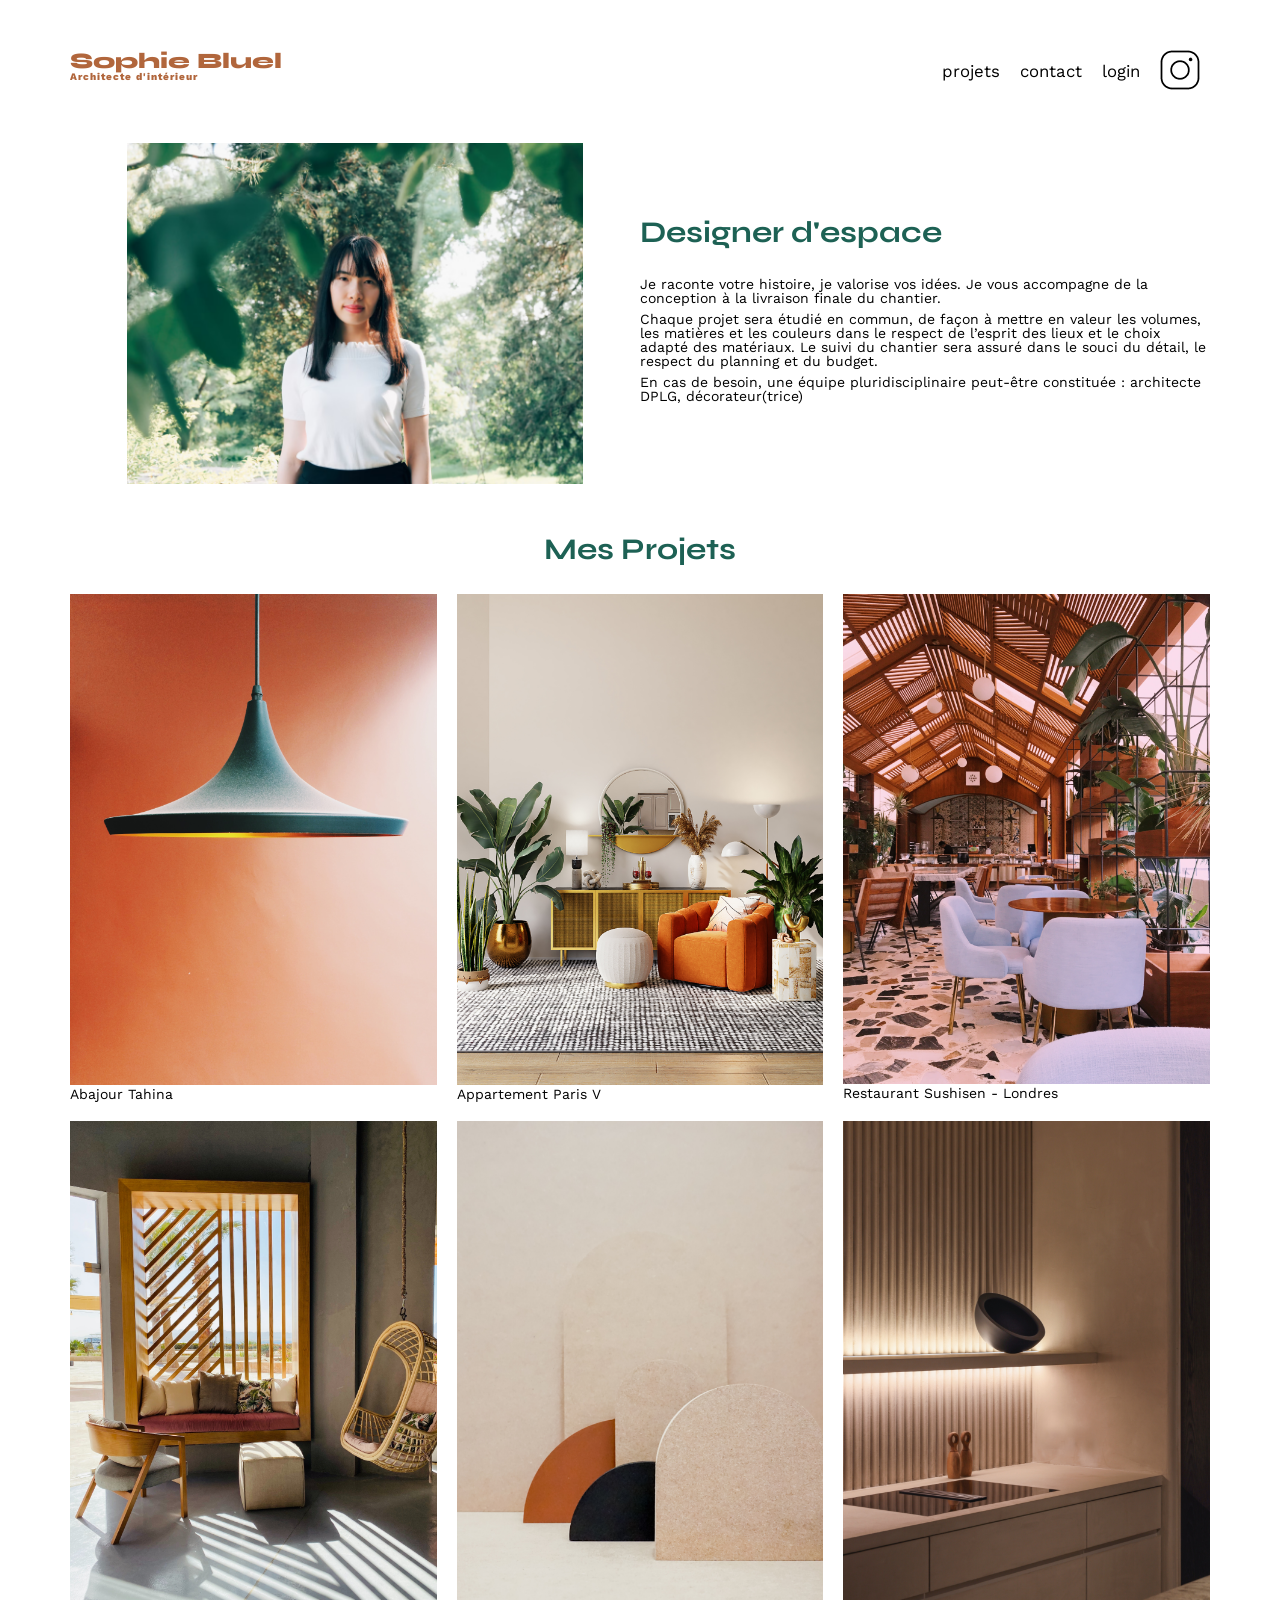
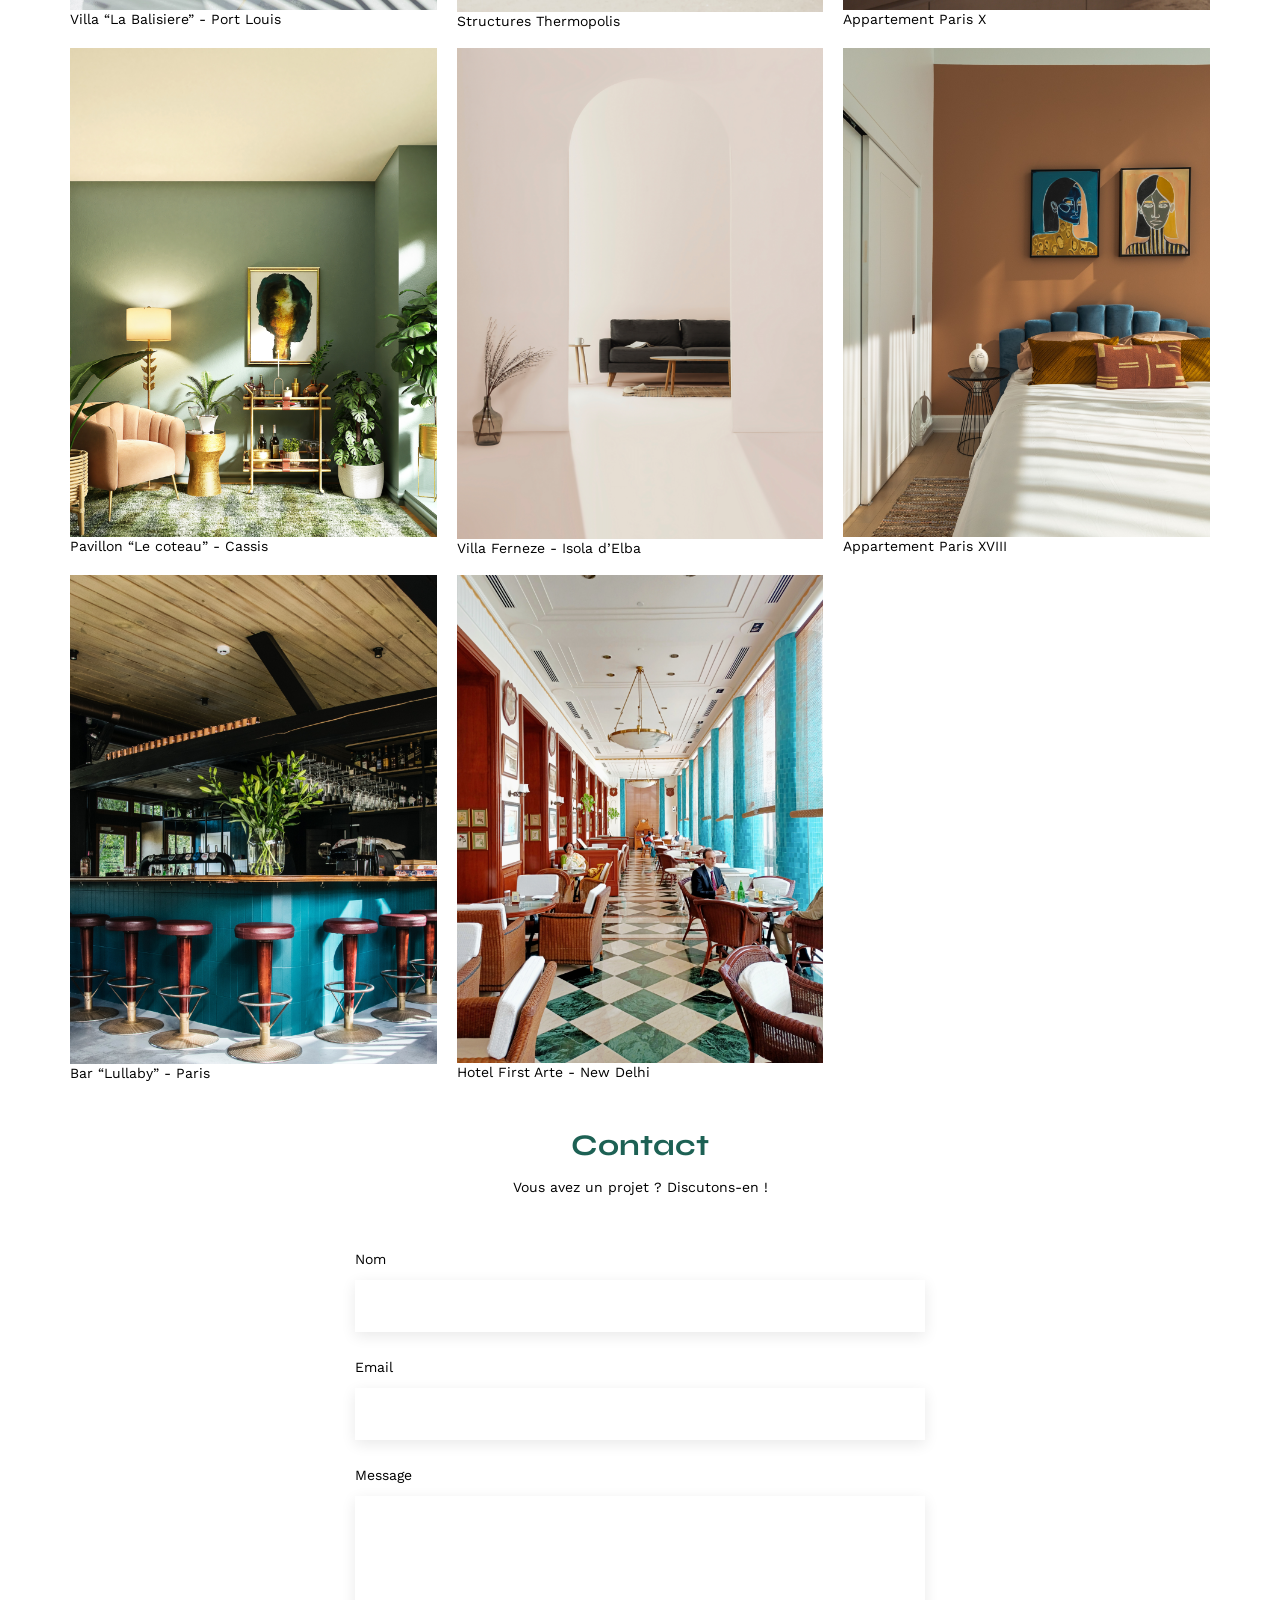
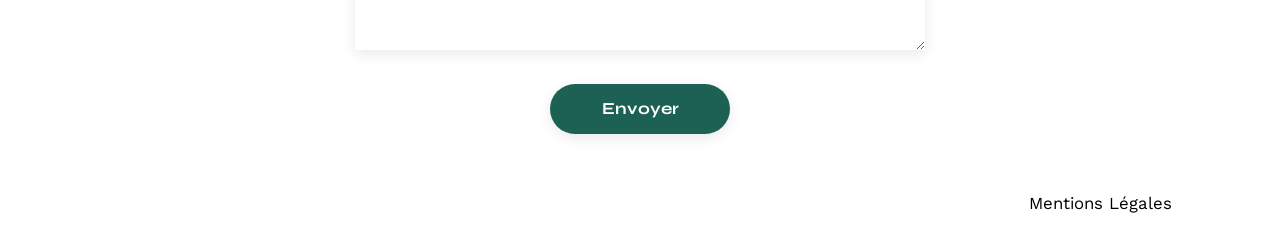
==== FrontEnd/index.html @ 1d5af3f0 "initial commit" ====
<!DOCTYPE html>
<html lang="fr">
<head>
	<meta charset="UTF-8">
	<title>Sophie Bluel - Architecte d'intérieur</title>
	<meta name="viewport" content="width=device-width, initial-scale=1.0">
	<link rel="preconnect" href="https://fonts.googleapis.com">
	<link rel="preconnect" href="https://fonts.gstatic.com" crossorigin>
	<link href="https://fonts.googleapis.com/css2?family=Syne:wght@700;800&family=Work+Sans&display=swap" rel="stylesheet">
	<meta name="description" content="">
	<link rel="stylesheet" href="./assets/style.css">
</head>
<body>
<header>
	<h1>Sophie Bluel <span>Architecte d'intérieur</span></h1>
	<nav>
		<ul>
			<li>projets</li>
			<li>contact</li>
			<li>login</li>
			<li><img src="./assets/icons/instagram.png" alt="Instagram"></li>
		</ul>
	</nav>
</header>
<main>
	<section id="introduction">
		<figure>
			<img src="./assets/images/sophie-bluel.png" alt="">
		</figure>
		<article>
			<h2>Designer d'espace</h2>
			<p>Je raconte votre histoire, je valorise vos idées. Je vous accompagne de la conception à la livraison finale du chantier.</p>
			<p>Chaque projet sera étudié en commun, de façon à mettre en valeur les volumes, les matières et les couleurs dans le respect de l’esprit des lieux et le choix adapté des matériaux. Le suivi du chantier sera assuré dans le souci du détail, le respect du planning et du budget.</p>
			<p>En cas de besoin, une équipe pluridisciplinaire peut-être constituée : architecte DPLG, décorateur(trice)</p>
		</article>
	</section>
	<section id="portfolio">
		<h2>Mes Projets</h2>
		<div class="gallery">
			<figure>
				<img src="assets/images/abajour-tahina.png" alt="Abajour Tahina">
				<figcaption>Abajour Tahina</figcaption>
			</figure>
			<figure>
				<img src="assets/images/appartement-paris-v.png" alt="Appartement Paris V">
				<figcaption>Appartement Paris V</figcaption>
			</figure>
			<figure>
				<img src="assets/images/restaurant-sushisen-londres.png" alt="Restaurant Sushisen - Londres">
				<figcaption>Restaurant Sushisen - Londres</figcaption>
			</figure>
			<figure>
				<img src="assets/images/la-balisiere.png" alt="Villa “La Balisiere” - Port Louis">
				<figcaption>Villa “La Balisiere” - Port Louis</figcaption>
			</figure>
			<figure>
				<img src="assets/images/structures-thermopolis.png" alt="Structures Thermopolis">
				<figcaption>Structures Thermopolis</figcaption>
			</figure>
			<figure>
				<img src="assets/images/appartement-paris-x.png" alt="Appartement Paris X">
				<figcaption>Appartement Paris X</figcaption>
			</figure>
			<figure>
				<img src="assets/images/le-coteau-cassis.png" alt="Pavillon “Le coteau” - Cassis">
				<figcaption>Pavillon “Le coteau” - Cassis</figcaption>
			</figure>
			<figure>
				<img src="assets/images/villa-ferneze.png" alt="Villa Ferneze - Isola d’Elba">
				<figcaption>Villa Ferneze - Isola d’Elba</figcaption>
			</figure>
			<figure>
				<img src="assets/images/appartement-paris-xviii.png" alt="Appartement Paris XVIII">
				<figcaption>Appartement Paris XVIII</figcaption>
			</figure>
			<figure>
				<img src="assets/images/bar-lullaby-paris.png" alt="Bar “Lullaby” - Paris">
				<figcaption>Bar “Lullaby” - Paris</figcaption>
			</figure>
			<figure>
				<img src="assets/images/hotel-first-arte-new-delhi.png" alt="Hotel First Arte - New Delhi">
				<figcaption>Hotel First Arte - New Delhi</figcaption>
			</figure>
		</div>
	</section>
	<section id="contact">
		<h2>Contact</h2>
		<p>Vous avez un projet ? Discutons-en !</p>
		<form action="#" method="post">
			<label for="name">Nom</label>
			<input type="text" name="name" id="name">
			<label for="email">Email</label>
			<input type="email" name="email" id="email">
			<label for="message">Message</label>
			<textarea name="message" id="message" cols="30" rows="10"></textarea>
			<input type="submit" value="Envoyer">
		</form>
	</section>
</main>

<footer>
	<nav>
		<ul>
			<li>Mentions Légales</li>
		</ul>
	</nav>
</footer>
</body>
</html>
---- FrontEnd/assets/style.css ----
/* http://meyerweb.com/eric/tools/css/reset/
   v2.0 | 20110126
   License: none (public domain)
*/

html, body, div, span, applet, object, iframe,
h1, h2, h3, h4, h5, h6, p, blockquote, pre,
a, abbr, acronym, address, big, cite, code,
del, dfn, em, img, ins, kbd, q, s, samp,
small, strike, strong, sub, sup, tt, var,
b, u, i, center,
dl, dt, dd, ol, ul, li,
fieldset, form, label, legend,
table, caption, tbody, tfoot, thead, tr, th, td,
article, aside, canvas, details, embed,
figure, figcaption, footer, header, hgroup,
menu, nav, output, ruby, section, summary,
time, mark, audio, video {
	margin: 0;
	padding: 0;
	border: 0;
	font-size: 100%;
	font: inherit;
	vertical-align: baseline;
}
/* HTML5 display-role reset for older browsers */
article, aside, details, figcaption, figure,
footer, header, hgroup, menu, nav, section {
	display: block;
}
body {
	line-height: 1;
}
ol, ul {
	list-style: none;
}
blockquote, q {
	quotes: none;
}
blockquote:before, blockquote:after,
q:before, q:after {
	content: '';
	content: none;
}
table {
	border-collapse: collapse;
	border-spacing: 0;
}
/** end reset css**/
body {
	max-width: 1140px;
	margin:auto;
	font-family: 'Work Sans' ;
	font-size: 14px;
}
header {
	display: flex;
	justify-content: space-between;
	margin: 50px 0
}
section {
	margin: 50px 0
}

h1{
	display: flex;
	flex-direction: column;
	font-family: 'Syne';
	font-size: 22px;
	font-weight: 800;
	color: #B1663C
}

h1 > span {
	font-family: 'Work Sans';
	font-size:10px;
	letter-spacing: 0.1em;
;
}

h2{
	font-family: 'Syne';
	font-weight: 700;
	font-size: 30px;
	color: #1D6154
}
nav ul {
	display: flex;
	align-items: center;
	list-style-type: none;

}
nav li {
	padding: 0 10px;
	font-size: 1.2em;
}

li:hover {
	color: #B1663C;
}
#introduction {
	display: flex;
	align-items: center;
}
#introduction figure {
	flex: 1
}
#introduction img {
	display: block;
	margin: auto;
	width: 80%;
}

#introduction article {
	flex: 1
}
#introduction h2 {
	margin-bottom: 1em;
}

#introduction p {
	margin-bottom: 0.5em;
}
#portfolio h2 {
	text-align: center;
	margin-bottom: 1em;
}
.gallery {
	width: 100%;
	display: grid;
	grid-template-columns: 1fr 1fr 1fr;
	grid-column-gap: 20px;
	grid-row-gap: 20px;
}

.gallery img {
	width: 100%;

}
#contact {
	width: 50%;
margin: auto;
}
#contact > * {
	text-align: center;

}
#contact h2{
	margin-bottom: 20px;
}
#contact form {
	text-align: left;
	margin-top:30px;
	display: flex;
	flex-direction: column;
}

#contact input {
	height: 50px;
	font-size: 1.2em;
	border: none;
	box-shadow: 0px 4px 14px rgba(0, 0, 0, 0.09);
}
#contact label {
	margin: 2em 0 1em 0;
}
#contact textarea {
	border: none;
	box-shadow: 0px 4px 14px rgba(0, 0, 0, 0.09);
}

input[type="submit"]{
	font-family: 'Syne';
	font-weight: 700;
	color: white;
	background-color: #1D6154;
	margin : 2em auto ;
	width: 180px;
	text-align: center;
	border-radius: 60px ;
}

footer nav ul {
	display: flex;
	justify-content: flex-end;
	margin: 2em
}
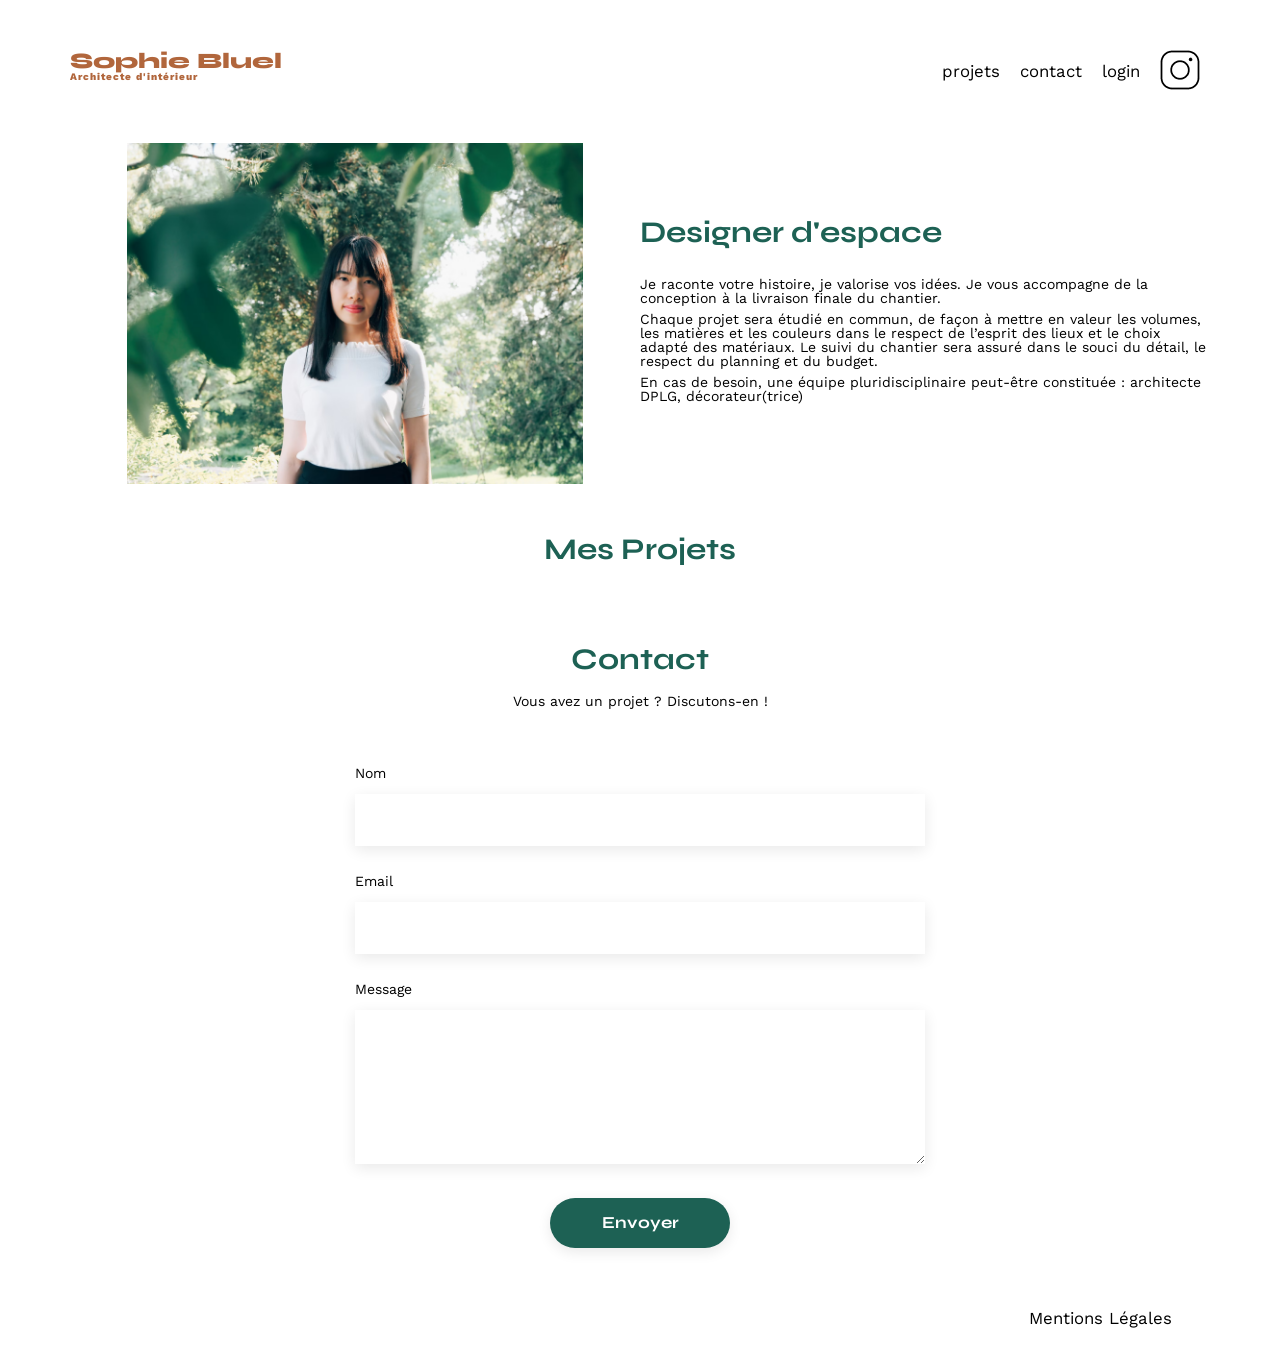
==== commit 597ead84: "Add dynamic gallery display from API" ====
--- a/FrontEnd/index.html
+++ b/FrontEnd/index.html
@@ -37,7 +37,7 @@
 	<section id="portfolio">
 		<h2>Mes Projets</h2>
 		<div class="gallery">
-			<figure>
+			<!-- <figure>
 				<img src="assets/images/abajour-tahina.png" alt="Abajour Tahina">
 				<figcaption>Abajour Tahina</figcaption>
 			</figure>
@@ -80,7 +80,7 @@
 			<figure>
 				<img src="assets/images/hotel-first-arte-new-delhi.png" alt="Hotel First Arte - New Delhi">
 				<figcaption>Hotel First Arte - New Delhi</figcaption>
-			</figure>
+			</figure> -->
 		</div>
 	</section>
 	<section id="contact">
@@ -105,5 +105,8 @@
 		</ul>
 	</nav>
 </footer>
+
+<script src="./assets/scripts/index.js" defer></script>
+
 </body>
 </html>
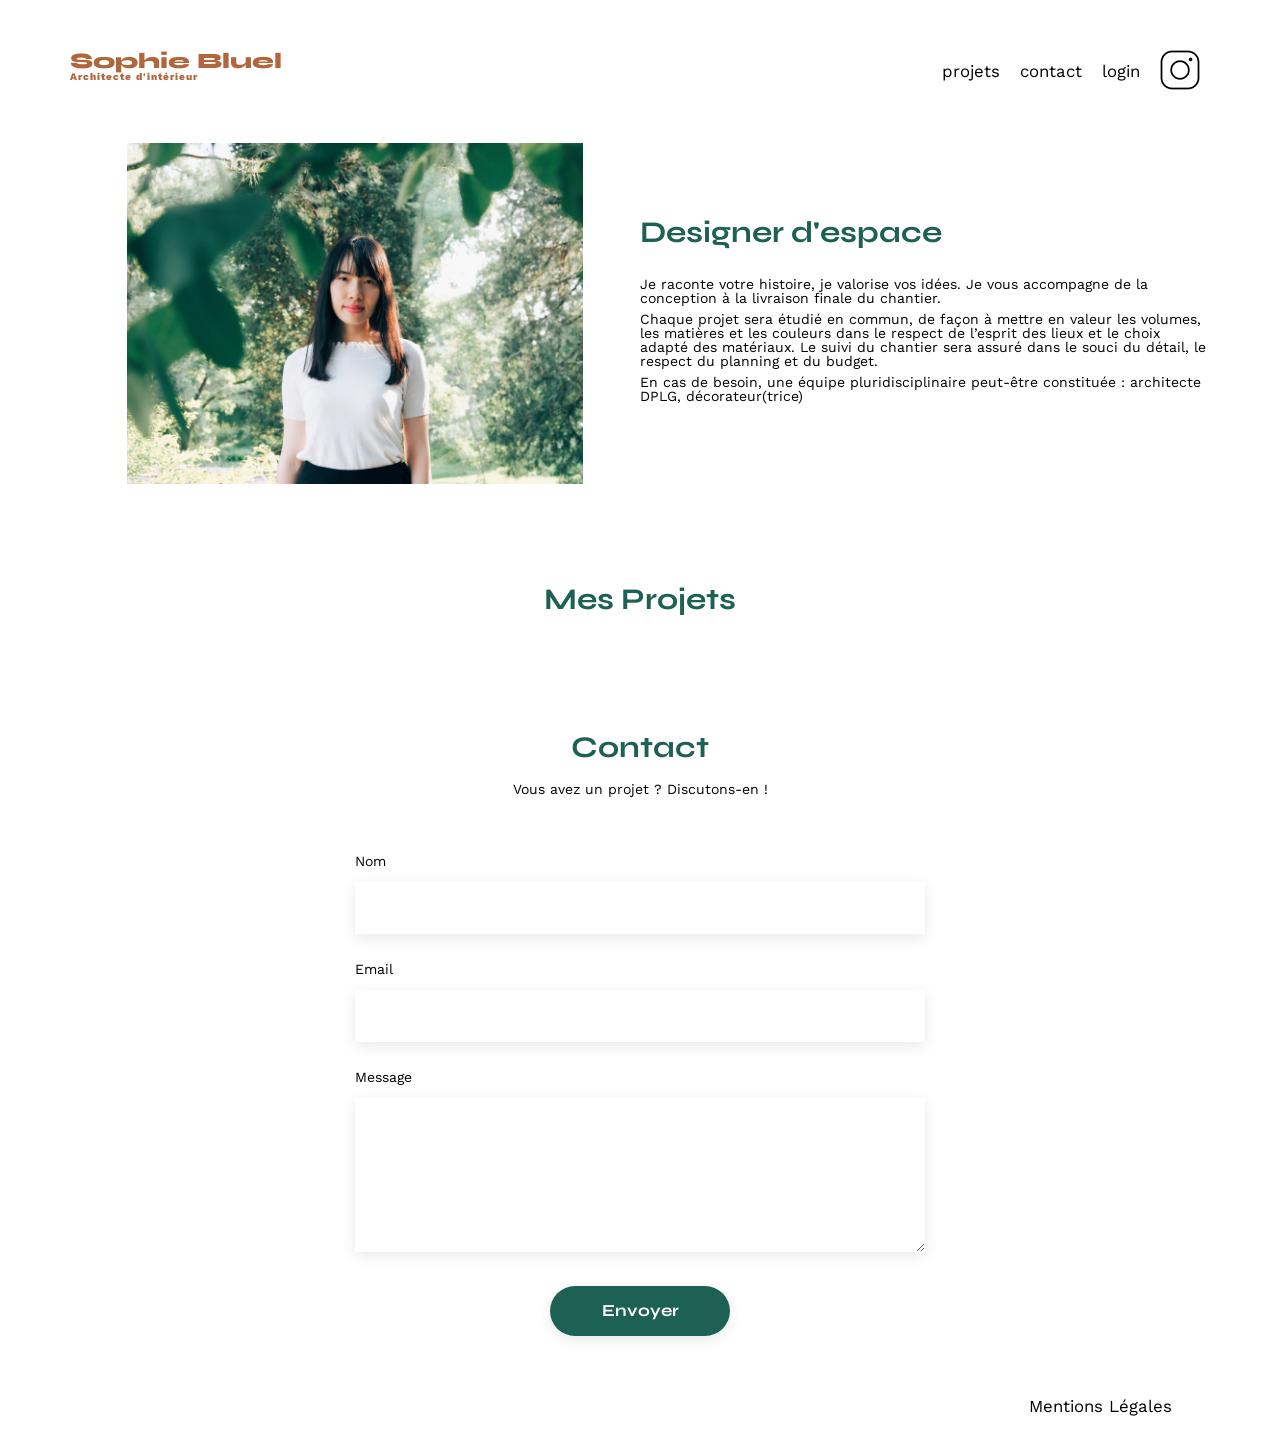
==== commit 1bf5e1d9: "Add category filter buttons with styling" ====
--- a/FrontEnd/index.html
+++ b/FrontEnd/index.html
@@ -36,52 +36,8 @@
 	</section>
 	<section id="portfolio">
 		<h2>Mes Projets</h2>
-		<div class="gallery">
-			<!-- <figure>
-				<img src="assets/images/abajour-tahina.png" alt="Abajour Tahina">
-				<figcaption>Abajour Tahina</figcaption>
-			</figure>
-			<figure>
-				<img src="assets/images/appartement-paris-v.png" alt="Appartement Paris V">
-				<figcaption>Appartement Paris V</figcaption>
-			</figure>
-			<figure>
-				<img src="assets/images/restaurant-sushisen-londres.png" alt="Restaurant Sushisen - Londres">
-				<figcaption>Restaurant Sushisen - Londres</figcaption>
-			</figure>
-			<figure>
-				<img src="assets/images/la-balisiere.png" alt="Villa “La Balisiere” - Port Louis">
-				<figcaption>Villa “La Balisiere” - Port Louis</figcaption>
-			</figure>
-			<figure>
-				<img src="assets/images/structures-thermopolis.png" alt="Structures Thermopolis">
-				<figcaption>Structures Thermopolis</figcaption>
-			</figure>
-			<figure>
-				<img src="assets/images/appartement-paris-x.png" alt="Appartement Paris X">
-				<figcaption>Appartement Paris X</figcaption>
-			</figure>
-			<figure>
-				<img src="assets/images/le-coteau-cassis.png" alt="Pavillon “Le coteau” - Cassis">
-				<figcaption>Pavillon “Le coteau” - Cassis</figcaption>
-			</figure>
-			<figure>
-				<img src="assets/images/villa-ferneze.png" alt="Villa Ferneze - Isola d’Elba">
-				<figcaption>Villa Ferneze - Isola d’Elba</figcaption>
-			</figure>
-			<figure>
-				<img src="assets/images/appartement-paris-xviii.png" alt="Appartement Paris XVIII">
-				<figcaption>Appartement Paris XVIII</figcaption>
-			</figure>
-			<figure>
-				<img src="assets/images/bar-lullaby-paris.png" alt="Bar “Lullaby” - Paris">
-				<figcaption>Bar “Lullaby” - Paris</figcaption>
-			</figure>
-			<figure>
-				<img src="assets/images/hotel-first-arte-new-delhi.png" alt="Hotel First Arte - New Delhi">
-				<figcaption>Hotel First Arte - New Delhi</figcaption>
-			</figure> -->
-		</div>
+		<div class="filters"></div>
+		<div class="gallery"></div>
 	</section>
 	<section id="contact">
 		<h2>Contact</h2>
--- a/FrontEnd/assets/style.css
+++ b/FrontEnd/assets/style.css
@@ -121,9 +121,11 @@
 #introduction p {
 	margin-bottom: 0.5em;
 }
+
 #portfolio h2 {
+	margin-top: 100px;
 	text-align: center;
-	margin-bottom: 1em;
+	margin-bottom: 40px;
 }
 .gallery {
 	width: 100%;
@@ -186,3 +188,31 @@
 	margin: 2em
 }
 
+.filters {
+  display: flex;
+  justify-content: center;
+  gap: 10px;
+  margin-bottom: 2em;
+}
+
+.filters button {
+  font-family: 'Syne';
+  font-weight: 700;
+  color: #1D6154;
+  background-color: white;
+  border: 2px solid #1D6154;
+  border-radius: 60px;
+  padding: 10px 20px;
+  cursor: pointer;
+  font-size: 16px;
+}
+
+.filters button.active {
+  background-color: #1D6154;
+  color: white;
+}
+
+.filters button:hover {
+  background-color: #1D6154;
+  color: white;
+}
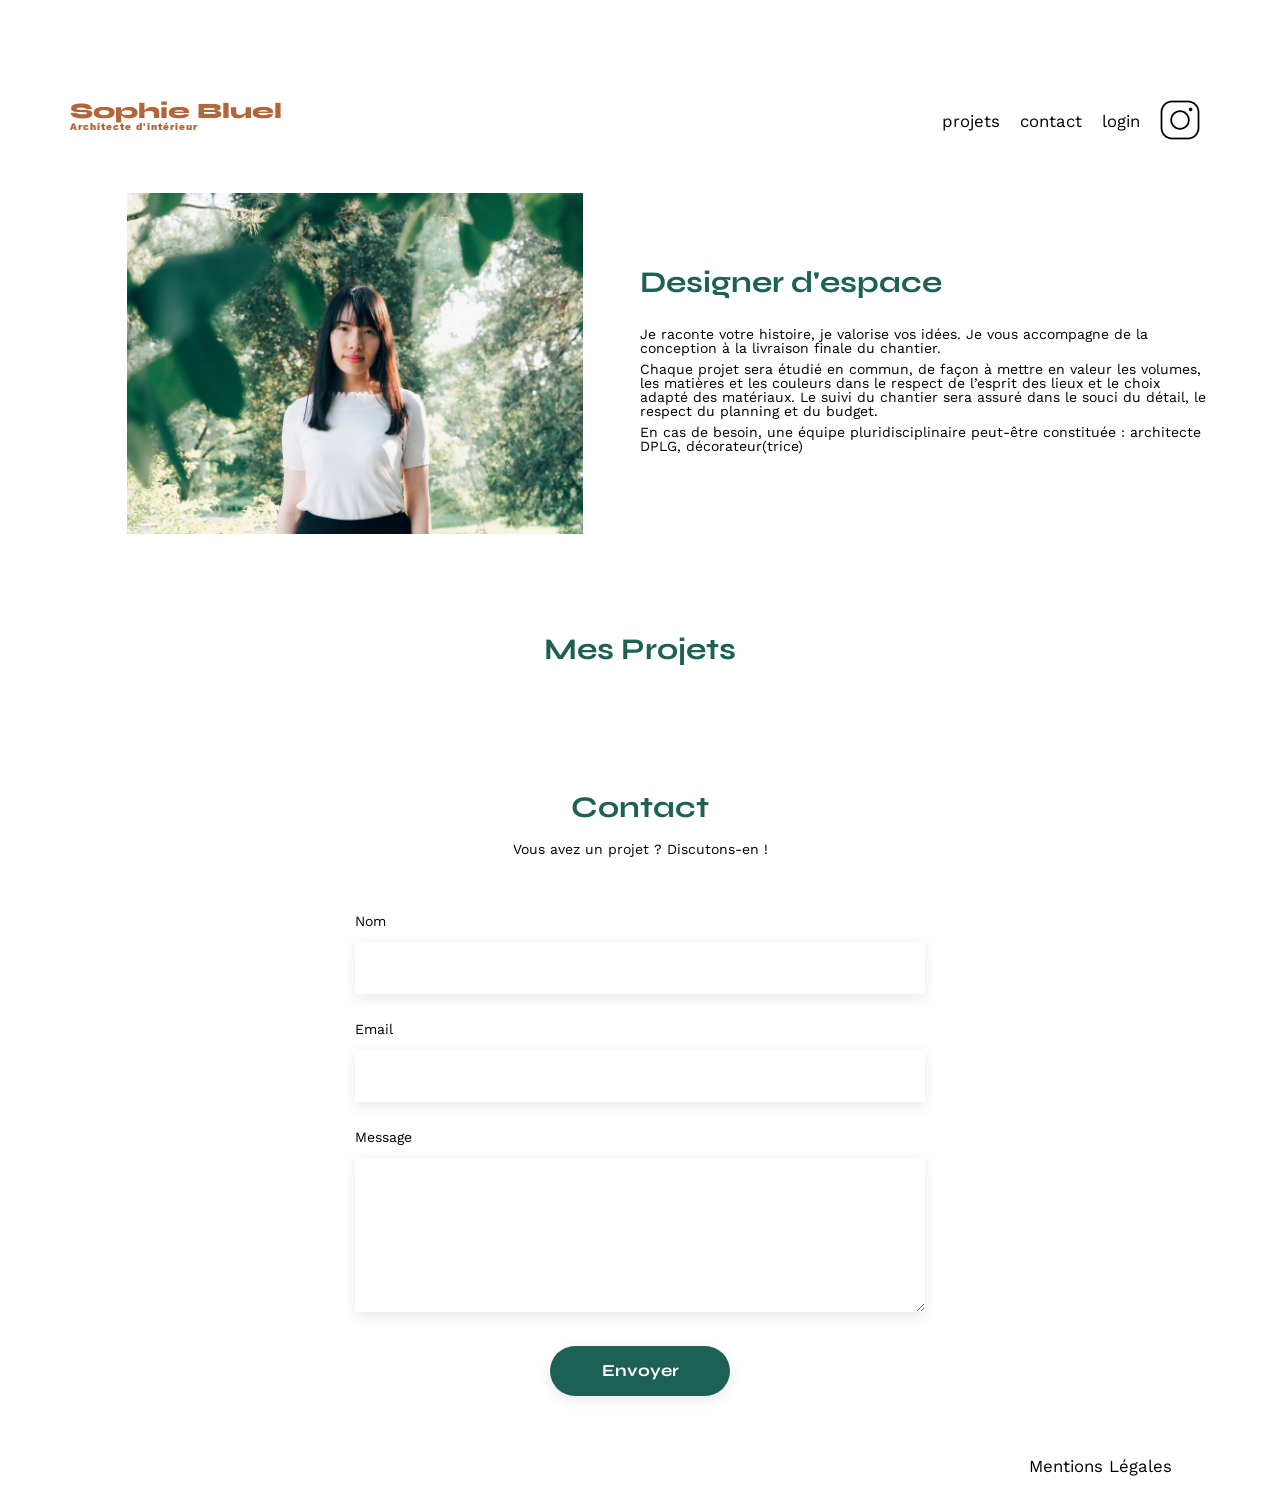
==== commit ef38c365: "Fix edit banner full width and position" ====
--- a/FrontEnd/index.html
+++ b/FrontEnd/index.html
@@ -7,17 +7,22 @@
 	<link rel="preconnect" href="https://fonts.googleapis.com">
 	<link rel="preconnect" href="https://fonts.gstatic.com" crossorigin>
 	<link href="https://fonts.googleapis.com/css2?family=Syne:wght@700;800&family=Work+Sans&display=swap" rel="stylesheet">
+	<link rel="stylesheet" href="https://cdnjs.cloudflare.com/ajax/libs/font-awesome/6.4.0/css/all.min.css">
 	<meta name="description" content="">
 	<link rel="stylesheet" href="./assets/style.css">
 </head>
 <body>
+	<div id="edit-banner" style="display:none;">
+		<i class="fa-regular fa-pen-to-square"></i>
+		<p>Mode édition</p>
+	</div>
 <header>
 	<h1>Sophie Bluel <span>Architecte d'intérieur</span></h1>
 	<nav>
 		<ul>
 			<li>projets</li>
 			<li>contact</li>
-			<li>login</li>
+			<li><a href="./login.html">login</a></li>
 			<li><img src="./assets/icons/instagram.png" alt="Instagram"></li>
 		</ul>
 	</nav>
@@ -35,7 +40,12 @@
 		</article>
 	</section>
 	<section id="portfolio">
-		<h2>Mes Projets</h2>
+		<div id="portfolio-header">
+			<h2>Mes Projets</h2>
+			<button id="modifier-btn" style="display:none;">
+				<i class="fa-regular fa-pen-to-square"></i> modifier
+			</button>
+		</div>
 		<div class="filters"></div>
 		<div class="gallery"></div>
 	</section>
--- a/FrontEnd/assets/style.css
+++ b/FrontEnd/assets/style.css
@@ -30,6 +30,7 @@
 }
 body {
 	line-height: 1;
+	padding-top: 50px;
 }
 ol, ul {
 	list-style: none;
@@ -122,11 +123,6 @@
 	margin-bottom: 0.5em;
 }
 
-#portfolio h2 {
-	margin-top: 100px;
-	text-align: center;
-	margin-bottom: 40px;
-}
 .gallery {
 	width: 100%;
 	display: grid;
@@ -187,6 +183,8 @@
 	justify-content: flex-end;
 	margin: 2em
 }
+
+/*Les filtres */
 
 .filters {
   display: flex;
@@ -215,4 +213,107 @@
 .filters button:hover {
   background-color: #1D6154;
   color: white;
+}
+
+/* Le bouton loging */
+nav a {
+  text-decoration: none;
+  color: inherit;
+}
+
+#nav-login {
+  font-weight: 700;
+  color: black;
+}
+
+/* La page login */
+
+#login {
+  width: 350px;
+  margin: 80px auto;
+  display: flex;
+  flex-direction: column;
+  align-items: center;
+}
+
+#login h2 {
+  text-align: center;
+  margin-bottom: 40px;
+}
+
+#login form {
+  width: 100%;
+  display: flex;
+  flex-direction: column;
+}
+
+#login label {
+  margin-bottom: 8px;
+}
+
+#login input {
+  height: 50px;
+  margin-bottom: 20px;
+  border: none;
+  box-shadow: 0px 4px 14px rgba(0, 0, 0, 0.09);
+  padding: 0 10px;
+  font-size: 1em;
+}
+
+#login button[type="submit"] {
+  font-family: 'Syne';
+  font-weight: 700;
+  color: white;
+  background-color: #1D6154;
+  border: none;
+  border-radius: 60px;
+  width: 180px;
+  height: 50px;
+  margin: 20px auto;
+  font-size: 1em;
+  cursor: pointer;
+}
+
+/* La barre noir édition et le bouton modifier une fois connecté */
+
+#edit-banner {
+  background-color: black;
+  color: white;
+  display: flex;
+  justify-content: center;
+  align-items: center;
+  padding: 25px;
+  gap: 10px;
+  font-size: 14px;
+  position: fixed;
+  top: 0;
+  left: 0;
+  right: 0;
+}
+
+#portfolio-header {
+  display: flex;
+  justify-content: center;
+  align-items: center;
+  gap: 15px;
+  margin-top: 100px;
+  margin-bottom: 50px;
+}
+
+#portfolio h2 {
+  margin-top: 100px;
+  text-align: center;
+  margin: 0;
+}
+
+#modifier-btn {
+  background: none;
+  border: none;
+  cursor: pointer;
+  font-family: 'Work Sans';
+  color: black;
+  font-size: 14px;
+  display: flex;
+  align-items: center;
+  gap: 5px;
 }
